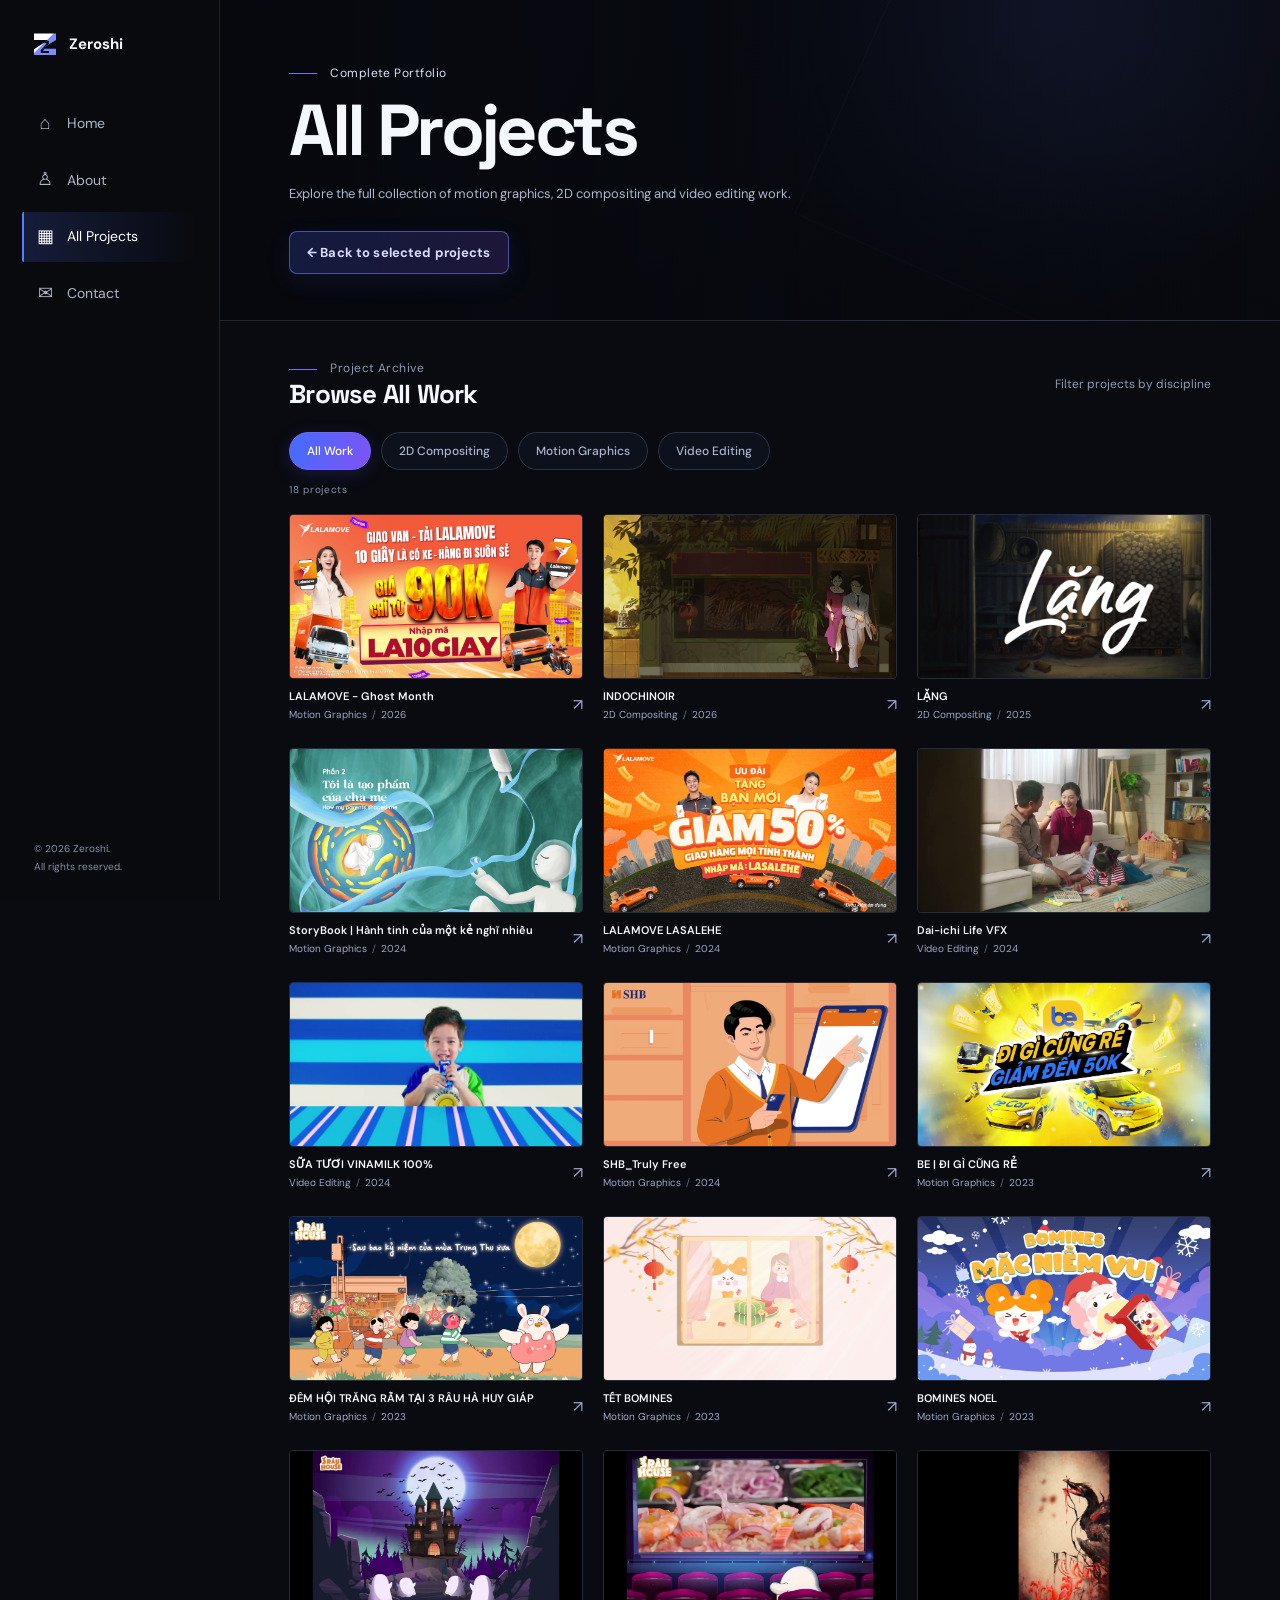
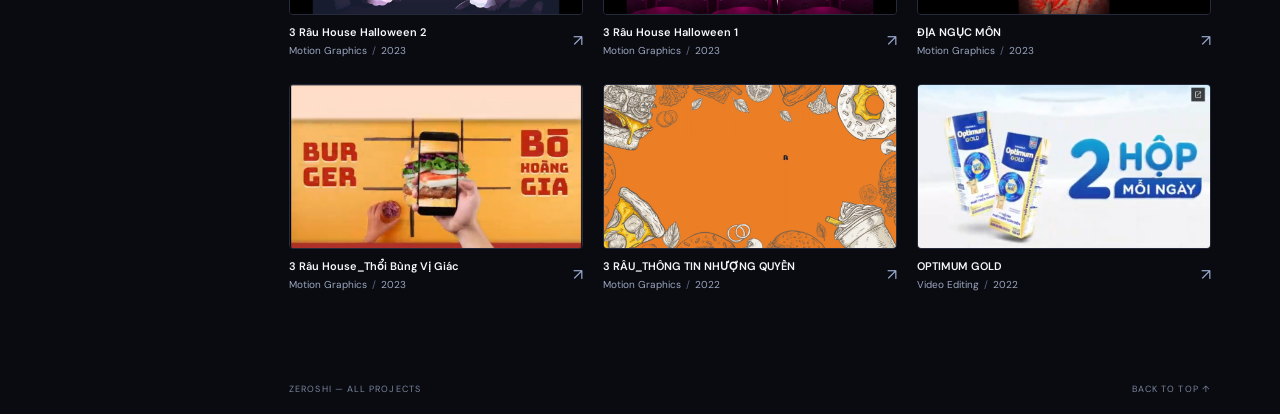
==== all-projects.html @ 68fe48af "Remove cursor agents page-build effect Co-Authored-By: Claude Opus 5.5 <noreply@anthropic.com>" ====
<!DOCTYPE html>
<html lang="en">
<head>
  <meta charset="UTF-8">
  <meta name="viewport" content="width=device-width,initial-scale=1.0">
  <meta name="theme-color" content="#090b10">
  <meta name="description" content="Browse all motion graphics, 2D compositing and video editing projects by Zeroshi.">
  <title>All Projects — Zeroshi</title>
  <link rel="icon" href="assets/favicon.svg" type="image/svg+xml">
  <link rel="preconnect" href="https://fonts.googleapis.com">
  <link rel="preconnect" href="https://fonts.gstatic.com" crossorigin>
  <link href="https://fonts.googleapis.com/css2?family=DM+Sans:wght@400;500;600;700&family=Space+Grotesk:wght@400;500;600;700&display=swap" rel="stylesheet">
  <link rel="stylesheet" href="styles.css?v=20261022-4">
</head>
<body>
  <div class="site-shell">
    <aside class="sidebar">
      <a class="brand" href="index.html#home" aria-label="Zeroshi home"><span class="brand-mark">Z</span><span id="brand-name">Zeroshi</span></a>
      <nav class="nav" aria-label="Main navigation">
        <a class="nav-link" href="index.html#home"><span class="nav-icon" aria-hidden="true">⌂</span>Home</a>
        <a class="nav-link" href="index.html#about"><span class="nav-icon" aria-hidden="true">♙</span>About</a>
        <a class="nav-link active" href="#projects"><span class="nav-icon" aria-hidden="true">▦</span>All Projects</a>
        <a class="nav-link" href="index.html#contact"><span class="nav-icon" aria-hidden="true">✉</span>Contact</a>
      </nav>
      <div class="sidebar-bottom"><small>© <span id="year">2026</span> Zeroshi.<br>All rights reserved.</small></div>
    </aside>

    <main class="archive-main">
      <header class="archive-hero section-pad" id="projects">
        <video class="archive-showreel" autoplay muted loop playsinline preload="metadata" aria-hidden="true">
          <source src="assets/portfolio-showreel.mp4" type="video/mp4">
        </video>
        <div class="archive-hero-content">
          <p class="eyebrow"><span></span>Complete Portfolio</p>
          <h1>All Projects</h1>
          <p class="archive-copy">Explore the full collection of motion graphics, 2D compositing and video editing work.</p>
          <a class="archive-back" href="index.html#portfolio">← Back to selected projects</a>
        </div>
      </header>

      <section class="archive-projects section-pad" aria-labelledby="archive-heading">
        <div class="section-heading">
          <div><p class="eyebrow"><span></span>Project Archive</p><h2 id="archive-heading">Browse All Work</h2></div>
          <p>Filter projects by discipline</p>
        </div>
        <div class="portfolio-filters" role="group" aria-label="Filter all portfolio projects">
          <button class="filter-btn active" type="button" data-filter="all" aria-pressed="true">All Work</button>
          <button class="filter-btn" type="button" data-filter="compositing" aria-pressed="false">2D Compositing</button>
          <button class="filter-btn" type="button" data-filter="motion" aria-pressed="false">Motion Graphics</button>
          <button class="filter-btn" type="button" data-filter="editing" aria-pressed="false">Video Editing</button>
        </div>
        <p class="project-count" id="project-count" role="status" aria-live="polite"></p>
        <div class="project-grid" id="project-list"></div>
        <p class="empty-projects" id="empty-projects" hidden>No projects in this category yet.</p>
      </section>
      <footer class="main-footer"><span>ZEROSHI — ALL PROJECTS</span><a href="#projects">BACK TO TOP ↑</a></footer>
    </main>
  </div>

  <dialog class="project-modal" id="project-modal" aria-labelledby="modal-title" aria-describedby="modal-description">
    <div class="modal-inner">
      <div class="modal-top"><span class="modal-overline" id="modal-category">SELECTED WORK</span><button class="modal-close" type="button" id="modal-close" aria-label="Close project details">✕</button></div>
      <h2 id="modal-title">Project title</h2>
      <p class="modal-description" id="modal-description"></p>
      <div class="modal-video" id="modal-video"></div>
      <div class="modal-details"><div><small>YEAR</small><span id="modal-year"></span></div><div><small>SOFTWARE</small><span id="modal-tools"></span></div><div><small>CATEGORY</small><span id="modal-category-detail"></span></div></div>
      <button type="button" class="modal-return" id="modal-return">← Back to projects</button>
    </div>
  </dialog>
  <script src="projects.js?v=20261117-3"></script>
  <script src="all-projects.js?v=20261117-3"></script>
</body>
</html>
---- styles.css ----
/* ZERO SHI PORTFOLIO — edit colors and layout here */
:root{--bg:#090b10;--panel:#0d1017;--text:#f5f7ff;--muted:#a4acc1;--line:rgba(190,202,235,.13);--blue:#5b7cff;--purple:#9164ff;--content:1160px}
*{box-sizing:border-box}html{scroll-behavior:smooth;scroll-padding-top:24px}body{margin:0;background:var(--bg);color:var(--text);font-family:"DM Sans",sans-serif;font-size:14px;line-height:1.65}a{color:inherit;text-decoration:none}.site-shell{min-height:100vh}.sidebar{position:fixed;z-index:10;inset:0 auto 0 0;width:220px;background:#080a0e;border-right:1px solid var(--line);display:flex;flex-direction:column;padding:28px 22px 24px}.brand{display:flex;align-items:center;gap:13px;font-size:15px;font-weight:700;padding:4px 12px 42px}.brand-mark{display:grid;place-items:center;width:22px;height:22px;background:linear-gradient(135deg,#fff 0 45%,#7b8cff 46%);color:#080a0e;font-family:"Space Grotesk";font-weight:700;font-size:17px;clip-path:polygon(0 0,100% 0,100% 30%,35% 70%,100% 70%,100% 100%,0 100%,0 72%,65% 30%,0 30%)}.nav{display:grid;gap:7px}.nav-link{display:flex;align-items:center;gap:14px;padding:10px 13px;border-left:2px solid transparent;color:#aeb6ca;border-radius:2px;transition:.2s}.nav-link:hover,.nav-link.active{color:#fff;background:linear-gradient(90deg,rgba(81,112,255,.18),transparent);border-left-color:var(--blue)}.nav-icon{width:16px;text-align:center;font-size:18px}.sidebar-bottom{margin-top:auto}.socials{display:flex;gap:20px;padding:0 12px 24px;font-size:17px;color:#c8cde0}.socials a:hover{color:var(--blue)}.sidebar-bottom small{display:block;color:#858da4;font-size:10px;line-height:1.8;padding:0 12px}.site-shell main{margin-left:220px;min-width:0}.hero{position:relative;min-height:370px;height:min(68vh,610px);max-height:600px;overflow:hidden;border-bottom:1px solid var(--line);display:flex;align-items:center;padding:60px max(5.4vw,40px)}.hero:before{content:"";position:absolute;inset:0;background:radial-gradient(ellipse at 78% 40%,rgba(35,73,154,.2),transparent 35%),linear-gradient(90deg,#090b10 0%,rgba(9,11,16,.94) 38%,rgba(9,11,16,.3) 100%),linear-gradient(0deg,rgba(9,11,16,.5),transparent 55%);z-index:1}.hero-showreel{position:absolute;z-index:0;inset:0;width:100%;height:100%;object-fit:cover;object-position:center;pointer-events:none}.hero-content{position:relative;z-index:2;width:min(550px,70%)}.eyebrow{display:flex;align-items:center;gap:13px;text-transform:none;letter-spacing:.04em;color:#dce2f5;font-size:12px;margin:0 0 9px}.eyebrow>span{display:inline-block;width:28px;height:1px;background:linear-gradient(90deg,var(--blue),var(--purple))}.hero h1{font:700 clamp(48px,5vw,76px)/1.02 "Space Grotesk",sans-serif;letter-spacing:-.055em;margin:0 0 8px}.hero h1 span,.contact h2 span{background:linear-gradient(100deg,#568bff,#a45bff);-webkit-background-clip:text;background-clip:text;color:transparent}.hero-role{font-size:14px;letter-spacing:.08em;margin:0 0 20px;color:#dce2f5}.hero-role b{font-weight:400;color:#707b9a;padding:0 7px}.hero-copy{max-width:360px;color:#b1bad0;font-size:12px;line-height:1.8;margin:0 0 24px}.hero-actions{display:flex;gap:12px;flex-wrap:wrap}.button{display:inline-flex;align-items:center;gap:18px;justify-content:center;padding:10px 17px;border-radius:5px;font-size:11px;font-weight:600;transition:transform .2s,filter .2s}.button:hover{transform:translateY(-2px);filter:brightness(1.15)}.button-primary{background:linear-gradient(110deg,#477dff,#8956f7);color:white;box-shadow:0 7px 28px #4c63ed20}.button-ghost{border:1px solid #5a6277;background:#0b0e15}.button span{font-size:15px}.hero-note{position:absolute;right:-min(24vw,300px);top:12%;font:italic 28px/1.1 "Space Grotesk";color:#aabce8;transform:rotate(-9deg);opacity:.8;text-shadow:0 0 30px #577eff}.hero-footer{position:absolute;z-index:2;bottom:18px;left:max(5.4vw,40px);right:35px;display:flex;justify-content:space-between;font-size:9px;letter-spacing:.16em;color:#7f8aa5}.hero-footer i{display:inline-block;width:6px;height:6px;border-radius:50%;background:#8a74ff;margin-left:8px;box-shadow:0 0 12px #8a74ff}
.section-pad{padding:32px max(5.4vw,40px);border-bottom:1px solid var(--line)}.about{display:grid;grid-template-columns:.9fr 1.6fr;gap:42px;align-items:center}.section-pad h2{font:700 26px/1.2 "Space Grotesk";letter-spacing:-.03em;margin:0 0 12px}.about-intro>p:not(.eyebrow){max-width:390px;color:#aeb7cd;font-size:12px;line-height:1.85;margin:0}.services{display:flex;gap:20px;flex-wrap:wrap;margin-top:22px;color:#c2cbe0;font-size:11px}.services span{white-space:nowrap}.about-details{border-left:1px solid var(--line);padding-left:30px}.stats{display:grid;grid-template-columns:repeat(3,1fr);gap:18px;padding:0 0 25px;border-bottom:1px solid var(--line)}.stats>div{display:flex;flex-direction:column;border-right:1px solid var(--line);padding-left:5px}.stats>div:last-child{border:0}.stats strong{font:700 22px/1.25 "Space Grotesk"}.stats strong span{color:#8c79ff}.stats small{color:#a6afc5;font-size:10px;margin-top:3px}.tools{padding-top:16px}.tools p{margin:0 0 11px;font-size:11px;color:#c9d1e5}.tool-list{display:flex;gap:22px;align-items:center}.tool{display:grid;place-items:center;width:34px;height:34px;border:1px solid #39405b;border-radius:7px;font-weight:700;font-size:14px;background:#111629}.ae{color:#a9a0ff;border-color:#4b3e98}.pr{color:#b6a6ff;border-color:#5541a2}.ps{color:#62aaff;border-color:#2c5b91}.ai{color:#ffad62;border-color:#80532c;background:#1d1715}.figma{color:#64e0b6;border-color:#4b4f5f;background:#13151b}.section-heading{display:flex;justify-content:space-between;align-items:end;margin-bottom:10px}.section-heading h2{margin-bottom:0}.text-link{font-size:10px;color:#d1d8eb;white-space:nowrap}.text-link span{color:#718dff;margin-left:9px;font-size:16px}.project-grid{display:grid;grid-template-columns:repeat(3,minmax(0,1fr));gap:20px}.project-card{min-width:0}.project-image{height:clamp(110px,13vw,175px);overflow:hidden;border:1px solid #252b3b;border-radius:4px;background:#121725}.project-image img{display:block;width:100%;height:100%;object-fit:cover;transition:transform .5s,filter .4s}.project-card:hover .project-image img{transform:scale(1.05);filter:brightness(1.15)}.project-meta{display:flex;justify-content:space-between;align-items:center;padding-top:8px}.project-meta h3{font-size:11px;font-weight:600;margin:0 0 2px}.project-meta p{font-size:10px;color:#9ca7c1;margin:0}.project-meta p span{padding:0 5px;color:#5d6780}.arrow{font-size:16px;color:#9aa8ce}.recent-heading{display:flex;justify-content:space-between;align-items:center;margin:25px 0 12px;padding-top:18px;border-top:1px solid var(--line)}.recent-heading h3{font:600 15px "Space Grotesk";margin:0}.recent-heading>span{font-size:9px;letter-spacing:.12em;color:#78839e}.mini-grid{display:grid;grid-template-columns:repeat(3,minmax(0,1fr));gap:20px}.mini-card{display:block;overflow:hidden;border:1px solid #202638;border-radius:4px;background:#0b0e14}.mini-card img{display:block;width:100%;aspect-ratio:2/1;object-fit:cover;transition:transform .4s}.mini-card:hover img{transform:scale(1.04)}.mini-card>span{display:flex;justify-content:space-between;padding:9px 10px;font-size:10px;color:#c6cde0}.mini-card b{color:#8c9cff;font-weight:400}.process{background:linear-gradient(110deg,#0b0e15,#0a0c12)}.process h2{font-size:30px;margin-bottom:25px}.process-grid{display:grid;grid-template-columns:repeat(3,1fr);gap:18px}.process-grid article{padding:17px;border:1px solid var(--line);background:#0c1018;border-radius:5px}.process-grid article>span{font:600 12px "Space Grotesk";color:#7e8fff}.process-grid h3{font:600 16px "Space Grotesk";margin:8px 0}.process-grid p{font-size:11px;color:#9fa9c0;line-height:1.8;margin:0}.contact{display:flex;justify-content:space-between;gap:35px;align-items:center;padding-top:48px;padding-bottom:48px}.contact h2{font-size:clamp(30px,4vw,46px);margin:10px 0 0}.contact-side{max-width:290px;display:flex;flex-direction:column;align-items:flex-start;gap:14px}.contact-side p{color:#aeb7cd;font-size:12px;margin:0}.contact-side small{font-size:9px;color:#747e96}.main-footer{display:flex;justify-content:space-between;padding:18px max(5.4vw,40px);font-size:9px;letter-spacing:.12em;color:#7b859d}.main-footer a:hover{color:#fff}
@media(min-width:1500px){.hero{padding-left:8vw}.section-pad{padding-left:8vw;padding-right:8vw}.hero-footer{left:8vw}.project-image{height:190px}}
@media(max-width:1000px){.sidebar{width:180px;padding:24px 14px}.site-shell main{margin-left:180px}.hero{padding-left:38px;padding-right:30px}.section-pad{padding-left:38px;padding-right:30px}.about{grid-template-columns:1fr;gap:26px}.about-details{border-left:0;border-top:1px solid var(--line);padding:22px 0 0}.hero-note{right:0;font-size:22px}.project-grid,.mini-grid{gap:12px}.hero-footer{left:38px}}
@media(max-width:700px){.sidebar{position:sticky;top:0;width:100%;height:auto;inset:auto;display:flex;flex-direction:row;align-items:center;justify-content:space-between;padding:10px 16px;border-right:0;border-bottom:1px solid var(--line)}.brand{padding:0;font-size:13px}.nav{display:flex;gap:2px}.nav-link{padding:8px;border-left:0;font-size:0;gap:0}.nav-link .nav-icon{font-size:17px}.sidebar-bottom{display:none}.site-shell main{margin-left:0}.hero{height:540px;min-height:500px;padding:45px 24px;align-items:flex-start}.hero-art{inset:15% 0 0 0;background-position:58% center;opacity:.55}.hero:before{background:linear-gradient(180deg,#090b10 0%,rgba(9,11,16,.92) 36%,rgba(9,11,16,.25) 100%)}.hero-content{width:100%;padding-top:30px}.hero h1{font-size:54px}.hero-copy{max-width:330px}.hero-note{top:auto;right:24px;bottom:65px;font-size:20px}.hero-footer{left:24px;right:24px;font-size:8px;letter-spacing:.08em}.section-pad{padding:28px 22px}.section-pad h2{font-size:24px}.stats{gap:8px}.stats strong{font-size:19px}.stats small{font-size:9px}.tool-list{gap:13px}.project-grid{grid-template-columns:1fr;gap:22px}.project-image{height:auto;aspect-ratio:2/1}.mini-grid{grid-template-columns:repeat(2,minmax(0,1fr));gap:12px}.mini-card:last-child{display:none}.process-grid{grid-template-columns:1fr;gap:10px}.process-grid article{padding:14px}.contact{align-items:flex-start;flex-direction:column;gap:22px}.contact h2{font-size:36px}.main-footer{padding:16px 22px;font-size:8px}.recent-heading>span{font-size:8px}.services{gap:13px}}


/* Zero Shi 2026 enhancements: project filters, modal and responsive layout */
.hero .eyebrow>span:first-child {flex:0 0 28px}
.hero .eyebrow>span#hero-greeting {background:none;width:auto;height:auto;display:inline;color:#dce2f5}
.about-facts {display:grid;grid-template-columns:1fr 1fr;gap:16px;padding-bottom:20px;border-bottom:1px solid var(--line)}
.about-facts div {display:flex;flex-direction:column;gap:5px}
.about-facts small {font-size:10px;color:#7f8aa5;letter-spacing:.12em}
.about-facts strong {font:600 14px "Space Grotesk",sans-serif}
.portfolio-filters {display:flex;align-items:center;flex-wrap:wrap;gap:10px;margin:22px 0 12px}
.portfolio-filters .filter-btn {appearance:none;display:inline-flex;align-items:center;justify-content:center;padding:10px 17px;border:1px solid #293247;border-radius:999px;background:rgba(15,20,32,.72);color:#aab6cf;font:500 12px "DM Sans",sans-serif;cursor:pointer;transition:background .25s,color .25s,border-color .25s,transform .2s,box-shadow .2s}
.portfolio-filters .filter-btn:hover{color:white;border-color:#6862c9;background:#171b2b;transform:translateY(-1px)}
.portfolio-filters .filter-btn.active{color:white;border-color:#7165ff;background:linear-gradient(110deg,#426dff,#8052f5);box-shadow:0 4px 18px rgba(100,83,255,.18)}
:focus-visible{outline:2px solid #a69bff;outline-offset:4px}
.project-count{margin:0 0 15px;font-size:10px;color:#8993ac;letter-spacing:.07em}
#project-list{display:grid;grid-template-columns:repeat(3,minmax(0,1fr));gap:24px 20px;align-items:start}
.project-card{display:block;width:100%;min-width:0;border:0;padding:0;background:none;color:inherit;text-align:left;cursor:pointer;font:inherit}
.project-card[hidden], [hidden] {display:none!important}
.project-image{height:auto;aspect-ratio:16/9}
.project-meta h3{transition:color .2s}
.project-card:hover .project-meta h3{color:#ac9cff}
.empty-projects{margin:20px 0;color:#aab6cf}
.outro-line{font-size:12px;color:#aeb7cd;max-width:420px;line-height:1.8}
.contact-placeholder{font-size:11px;color:#8993ac}
.contact-placeholder code{color:#bcb5ff}
body.modal-open {overflow:hidden}
.project-modal{width:min(960px,calc(100vw - 32px));max-width:960px;max-height:min(92dvh,1000px);padding:0;border:1px solid #323b55;border-radius:12px;background:#0b0e16;color:#f4f5ff;box-shadow:0 30px 100px rgba(0,0,0,.6);overflow:auto}
.project-modal::backdrop{background:rgba(3,5,11,.85);backdrop-filter:blur(8px)}
.modal-inner{padding:clamp(20px,4vw,40px)}
.modal-top{display:flex;align-items:center;justify-content:space-between;gap:15px}
.modal-overline{font:600 11px "DM Sans",sans-serif;color:#9d8aff;letter-spacing:.15em;text-transform:uppercase}
.modal-close{display:grid;place-items:center;width:38px;height:38px;border:1px solid #323c56;border-radius:50%;background:#141a29;color:#e7eaff;cursor:pointer}
.project-modal h2{font:700 clamp(28px,4vw,48px)/1.15 "Space Grotesk",sans-serif;letter-spacing:-.035em;margin:14px 0 8px}
.modal-description{font-size:13px;line-height:1.8;color:#aeb7cd;max-width:750px;margin:0 0 22px;white-space:pre-line}
.modal-video{width:100%;aspect-ratio:16/9;background:#111625;border:1px solid #2a3247;border-radius:7px;overflow:hidden;display:grid;place-items:center}
.modal-video iframe{width:100%;height:100%;border:0;display:block}
.modal-video.has-breakdown{aspect-ratio:auto;background:transparent;border:0;border-radius:0;overflow:visible;display:flex;flex-direction:column;align-items:stretch;gap:28px}
.video-section{width:100%;display:flex;flex-direction:column;gap:10px}
.video-section-label{display:flex;align-items:center;gap:12px;color:#e8eaff;font:600 11px "DM Sans",sans-serif;letter-spacing:.14em;text-transform:uppercase}
.video-section-label::after{content:"";height:1px;flex:1;background:#2a3247}
.video-section-frame{width:100%;aspect-ratio:16/9;background:#111625;border:1px solid #2a3247;border-radius:7px;overflow:hidden;display:grid;place-items:center}
.video-section-frame iframe{width:100%;height:100%;border:0;display:block}
.video-empty{padding:30px;text-align:center;max-width:440px;color:#aeb7cd;font-size:13px;line-height:1.7}
.video-empty strong{display:block;color:#f2f4ff;font:600 18px "Space Grotesk";margin-bottom:9px}
.video-section-frame.is-placeholder{aspect-ratio:auto;min-height:clamp(170px,22vw,230px);background:radial-gradient(circle at 50% 50%,rgba(125,103,255,.15),transparent 58%),#111625;border-color:rgba(148,130,255,.46)}
.video-section-frame.is-placeholder .video-empty{max-width:none;line-height:1}
.video-section-frame.is-placeholder .video-empty strong{margin:0;color:#bfaeff;font-size:clamp(25px,3vw,38px);font-weight:700;letter-spacing:.045em;text-shadow:0 0 18px rgba(126,101,255,.62),0 0 38px rgba(74,168,255,.25)}
.contact-action-highlight{animation:contact-action-pulse 1.45s ease-out}
@keyframes contact-action-pulse{0%{transform:scale(1);box-shadow:0 7px 28px #4c63ed20}30%{transform:scale(1.07);filter:brightness(1.35);box-shadow:0 0 0 7px rgba(139,99,255,.18),0 0 34px rgba(91,124,255,.72)}70%{transform:scale(1.025);box-shadow:0 0 0 3px rgba(139,99,255,.08),0 0 22px rgba(145,100,255,.42)}100%{transform:scale(1);box-shadow:0 7px 28px #4c63ed20}}
.modal-details{display:grid;grid-template-columns:repeat(3,minmax(0,1fr));gap:12px;margin-top:24px;padding-top:20px;border-top:1px solid #2a3247}
.modal-details div{display:flex;flex-direction:column;gap:7px;min-width:0}.modal-details small{font-size:10px;letter-spacing:.14em;color:#7987a8}.modal-details span{font-size:12px;color:#e2e6f7}
.modal-return{margin-top:24px;padding:10px 0;background:none;border:0;color:#a4aeff;font:600 12px "DM Sans";cursor:pointer}
.modal-return:hover{color:white}
@media(max-width:1000px){#project-list{grid-template-columns:repeat(2,minmax(0,1fr))}}
@media(max-width:700px){#project-list{grid-template-columns:1fr;gap:22px}.portfolio-filters{gap:8px}.portfolio-filters .filter-btn{padding:9px 13px;font-size:11px}.about-facts{grid-template-columns:1fr}.modal-details{grid-template-columns:1fr 1fr}.hero{min-height:490px}.hero-content{padding-top:35px}.section-heading{align-items:center;gap:12px}.text-link{font-size:9px}.contact h2{font-size:clamp(28px,8vw,36px)}}
@media(prefers-reduced-motion:reduce){html{scroll-behavior:auto}*,*::before,*::after{transition-duration:.01ms!important;animation-duration:.01ms!important}}

/* Full project archive */
.archive-main{min-height:100vh}
.archive-hero{position:relative;overflow:hidden;padding-top:64px;padding-bottom:46px;background:radial-gradient(circle at 78% 5%,rgba(83,103,230,.2),transparent 34%),linear-gradient(135deg,#0b0e16,#090b10)}
.archive-hero::before{content:"";position:absolute;z-index:1;inset:0;background:linear-gradient(90deg,rgba(6,8,14,.94) 0%,rgba(6,8,14,.78) 42%,rgba(6,8,14,.32) 100%),linear-gradient(0deg,rgba(7,9,15,.7),transparent 48%);pointer-events:none}
.archive-hero::after{content:"";position:absolute;right:-120px;top:-180px;width:520px;height:520px;border:1px solid rgba(130,145,230,.12);transform:rotate(24deg);pointer-events:none}
.archive-hero>*{position:relative;z-index:1}
.archive-showreel{position:absolute;z-index:0;inset:0;width:100%;height:100%;object-fit:cover;object-position:center;pointer-events:none}
.archive-hero-content{position:relative;z-index:2;max-width:720px}
.archive-hero h1{font:700 clamp(42px,6vw,72px)/1.05 "Space Grotesk",sans-serif;letter-spacing:-.05em;margin:8px 0 14px}
.archive-copy{max-width:590px;margin:0;color:#aeb7cd;font-size:13px;line-height:1.8}
.archive-back{display:inline-flex;align-items:center;justify-content:center;min-height:42px;margin-top:25px;padding:10px 17px;border:1px solid rgba(132,133,255,.5);border-radius:8px;background:linear-gradient(110deg,rgba(72,103,255,.2),rgba(137,86,247,.18));color:#d9dcff;font-size:13px;font-weight:700;letter-spacing:.01em;box-shadow:0 8px 24px rgba(69,74,180,.14);transition:color .2s,border-color .2s,background .2s,transform .2s,box-shadow .2s}
.archive-back:hover{color:#fff;border-color:#9d95ff;background:linear-gradient(110deg,rgba(72,103,255,.34),rgba(137,86,247,.3));transform:translateY(-2px);box-shadow:0 12px 30px rgba(69,74,180,.24)}
.archive-projects{border-bottom:0;padding-top:38px;padding-bottom:70px}
.archive-projects .section-heading{align-items:center;margin-bottom:0}
.archive-projects .section-heading p{margin:0;color:#8f99b1;font-size:12px}
@media(max-width:700px){.archive-hero{padding-top:42px;padding-bottom:34px}.archive-projects{padding-top:30px;padding-bottom:48px}.archive-projects .section-heading{align-items:flex-start;flex-direction:column}}

/* A visible preview of the complete archive below the nine selected projects */
.archive-teaser{position:relative;display:block;height:112px;margin-top:30px;overflow:hidden;border:1px solid rgba(220,224,235,.16);border-radius:8px;background:linear-gradient(115deg,rgba(247,248,250,.1) 0%,rgba(199,203,212,.08) 48%,rgba(241,242,245,.1) 100%);isolation:isolate;transition:border-color .25s,transform .25s,box-shadow .25s}
.archive-teaser:hover{border-color:rgba(255,255,255,.32);transform:translateY(-2px);box-shadow:0 18px 45px rgba(83,91,116,.16),0 0 0 1px rgba(255,255,255,.06)}
.archive-teaser-kicker{position:absolute;z-index:4;top:12px;left:16px;padding:4px 8px;border:1px solid rgba(220,224,235,.18);border-radius:999px;background:rgba(225,228,235,.1);color:#b5bdcf;font-size:8px;letter-spacing:.13em;text-transform:uppercase;backdrop-filter:blur(8px)}
.archive-teaser-grid{position:absolute;inset:0;display:grid;grid-template-columns:repeat(3,minmax(0,1fr));gap:20px;pointer-events:none}
.archive-teaser-card{display:block;overflow:hidden;background:transparent}
.archive-teaser-card img{display:block;width:100%;aspect-ratio:16/9;object-fit:cover;object-position:top;filter:blur(4px) brightness(.7) saturate(.78);transform:scale(1.035);opacity:.62;transition:filter .35s,transform .35s,opacity .35s}
.archive-teaser::after{content:"";position:absolute;z-index:2;inset:0;background:linear-gradient(180deg,rgba(9,11,16,.08),rgba(9,11,16,.42) 94%),radial-gradient(circle at 50% 42%,rgba(255,255,255,.06),transparent 52%);pointer-events:none}
.archive-teaser-overlay{position:absolute;z-index:3;inset:0;display:flex;flex-direction:column;align-items:center;justify-content:center;padding-top:12px;text-align:center;pointer-events:none}
.archive-teaser-overlay small{color:#aeb6c8;font-size:10px;letter-spacing:.06em}
.archive-teaser-overlay strong{font:600 clamp(17px,2vw,22px) "Space Grotesk",sans-serif;color:#f1f3f8;text-shadow:0 3px 18px rgba(0,0,0,.45)}
.archive-teaser-overlay strong span{display:inline-block;margin-left:7px;color:#8d86ff;transition:transform .25s}
.archive-teaser:hover .archive-teaser-card img{filter:blur(2px) brightness(.8) saturate(.9);transform:scale(1.015);opacity:.78}
.archive-teaser:hover .archive-teaser-overlay strong span{transform:translateX(5px)}
@media(max-width:1000px){.archive-teaser-grid{gap:12px}}
@media(max-width:700px){.archive-teaser{height:104px;margin-top:24px}.archive-teaser-grid{grid-template-columns:repeat(3,70%);gap:10px;transform:translateX(-55%)}.archive-teaser-kicker{top:9px;left:10px}.archive-teaser-overlay{padding:20px 12px 0}.archive-teaser-overlay small{font-size:9px}}
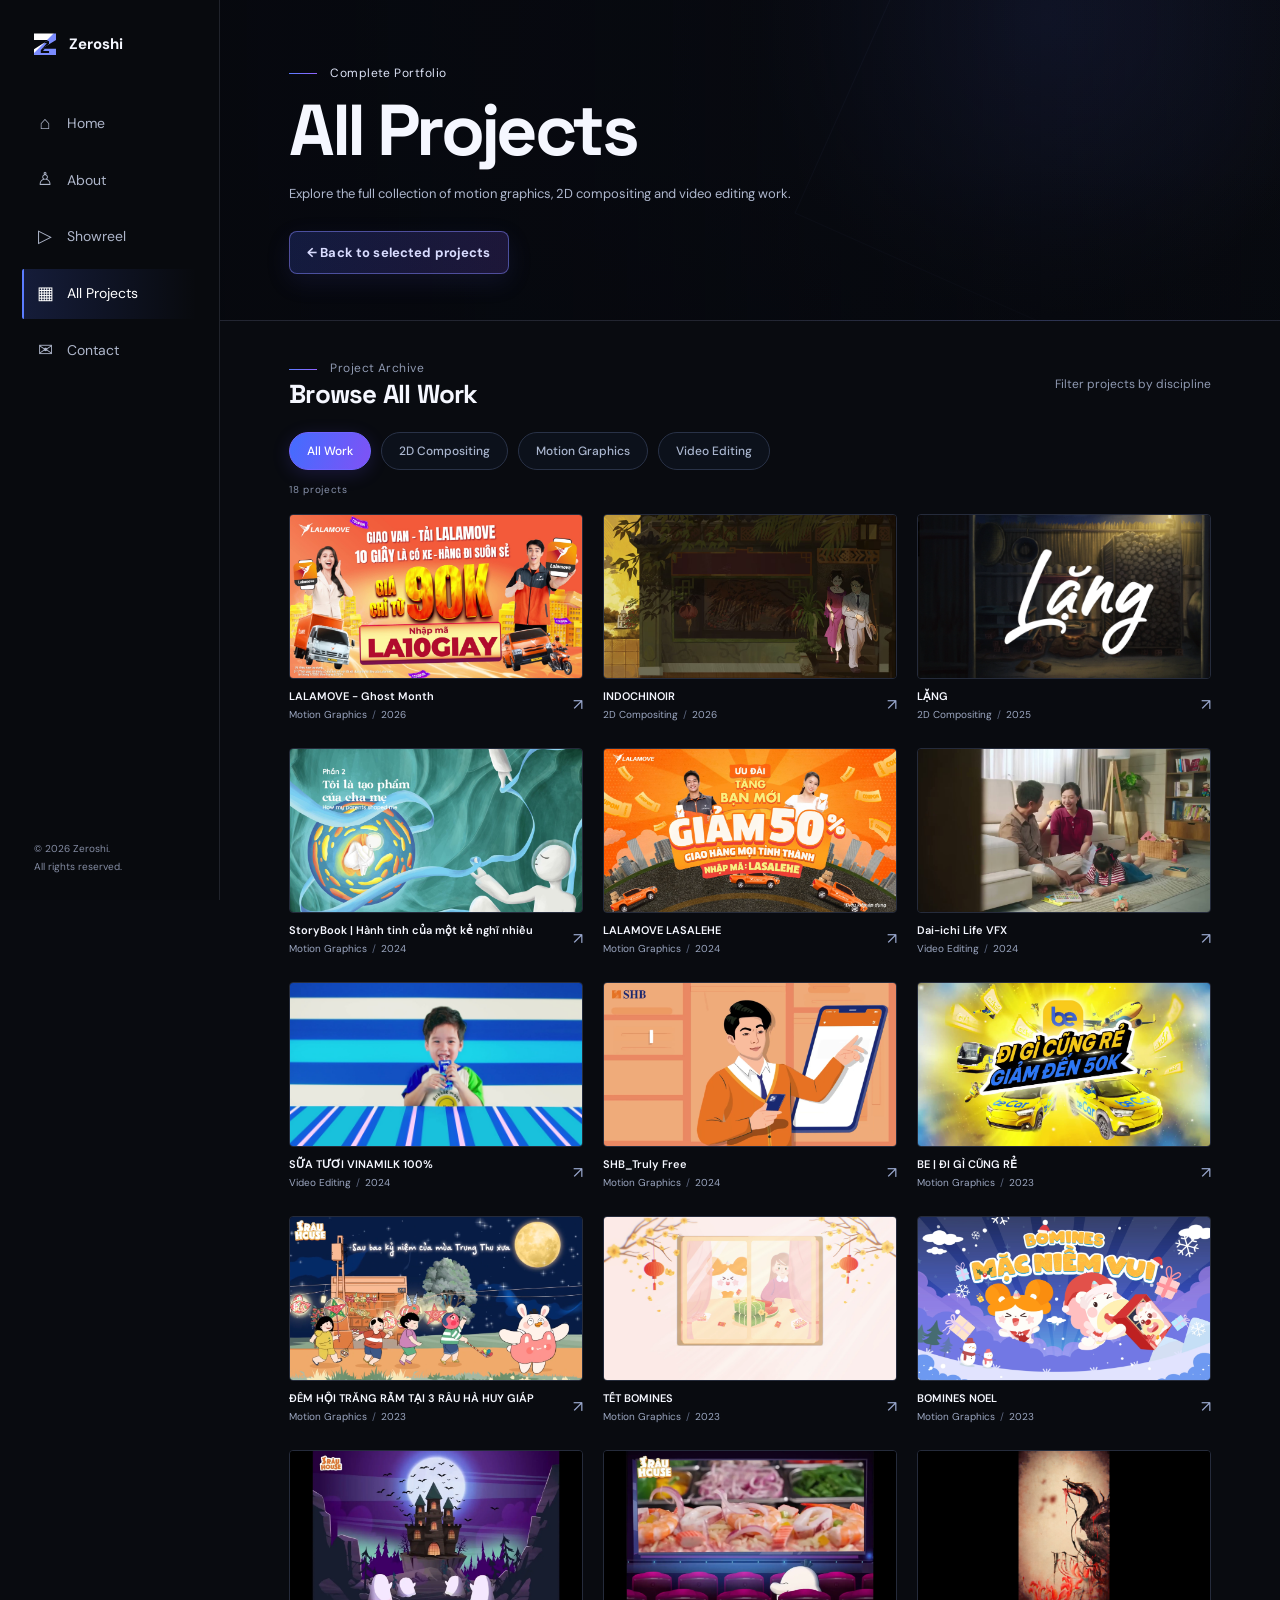
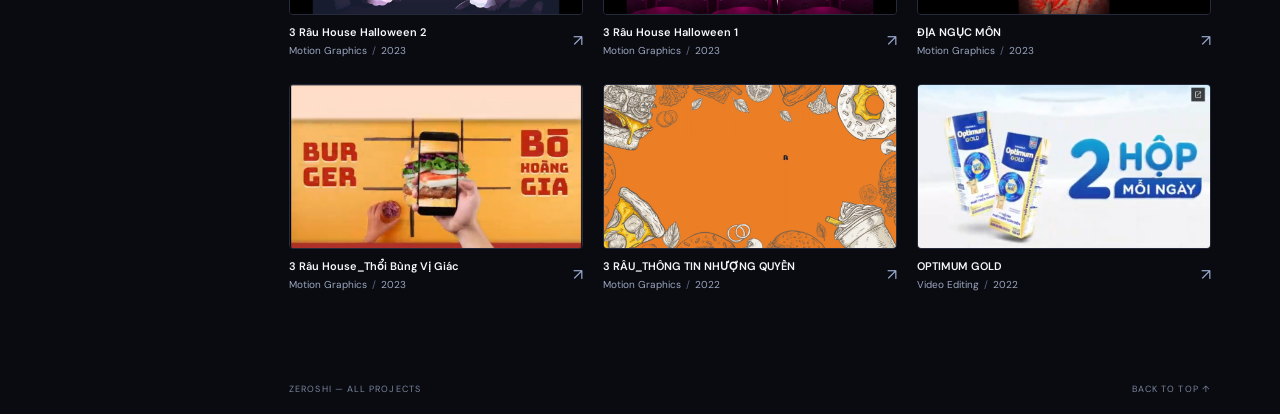
==== commit fb4ef9c8: "Add Showreel section between About and Portfolio Embeds the Google Drive showreel in a 16:9 frame an" ====
--- a/all-projects.html
+++ b/all-projects.html
@@ -10,7 +10,7 @@
   <link rel="preconnect" href="https://fonts.googleapis.com">
   <link rel="preconnect" href="https://fonts.gstatic.com" crossorigin>
   <link href="https://fonts.googleapis.com/css2?family=DM+Sans:wght@400;500;600;700&family=Space+Grotesk:wght@400;500;600;700&display=swap" rel="stylesheet">
-  <link rel="stylesheet" href="styles.css?v=20261022-4">
+  <link rel="stylesheet" href="styles.css?v=20261124-1">
 </head>
 <body>
   <div class="site-shell">
@@ -19,6 +19,7 @@
       <nav class="nav" aria-label="Main navigation">
         <a class="nav-link" href="index.html#home"><span class="nav-icon" aria-hidden="true">⌂</span>Home</a>
         <a class="nav-link" href="index.html#about"><span class="nav-icon" aria-hidden="true">♙</span>About</a>
+        <a class="nav-link" href="index.html#showreel"><span class="nav-icon" aria-hidden="true">▷</span>Showreel</a>
         <a class="nav-link active" href="#projects"><span class="nav-icon" aria-hidden="true">▦</span>All Projects</a>
         <a class="nav-link" href="index.html#contact"><span class="nav-icon" aria-hidden="true">✉</span>Contact</a>
       </nav>
--- a/styles.css
+++ b/styles.css
@@ -95,3 +95,9 @@
 .archive-teaser:hover .archive-teaser-overlay strong span{transform:translateX(5px)}
 @media(max-width:1000px){.archive-teaser-grid{gap:12px}}
 @media(max-width:700px){.archive-teaser{height:104px;margin-top:24px}.archive-teaser-grid{grid-template-columns:repeat(3,70%);gap:10px;transform:translateX(-55%)}.archive-teaser-kicker{top:9px;left:10px}.archive-teaser-overlay{padding:20px 12px 0}.archive-teaser-overlay small{font-size:9px}}
+
+/* Showreel between About and Portfolio */
+.showreel .section-heading{margin-bottom:18px}
+.showreel-frame{position:relative;width:100%;aspect-ratio:16/9;overflow:hidden;border:1px solid #2a3247;border-radius:8px;background:radial-gradient(circle at 50% 50%,rgba(125,103,255,.14),transparent 60%),#0d111b;box-shadow:0 20px 60px rgba(0,0,0,.35),0 0 0 1px rgba(120,110,255,.06)}
+.showreel-frame iframe{position:absolute;inset:0;width:100%;height:100%;border:0;display:block}
+@media(max-width:700px){.showreel .section-heading{align-items:flex-start;flex-direction:column;gap:6px}}
